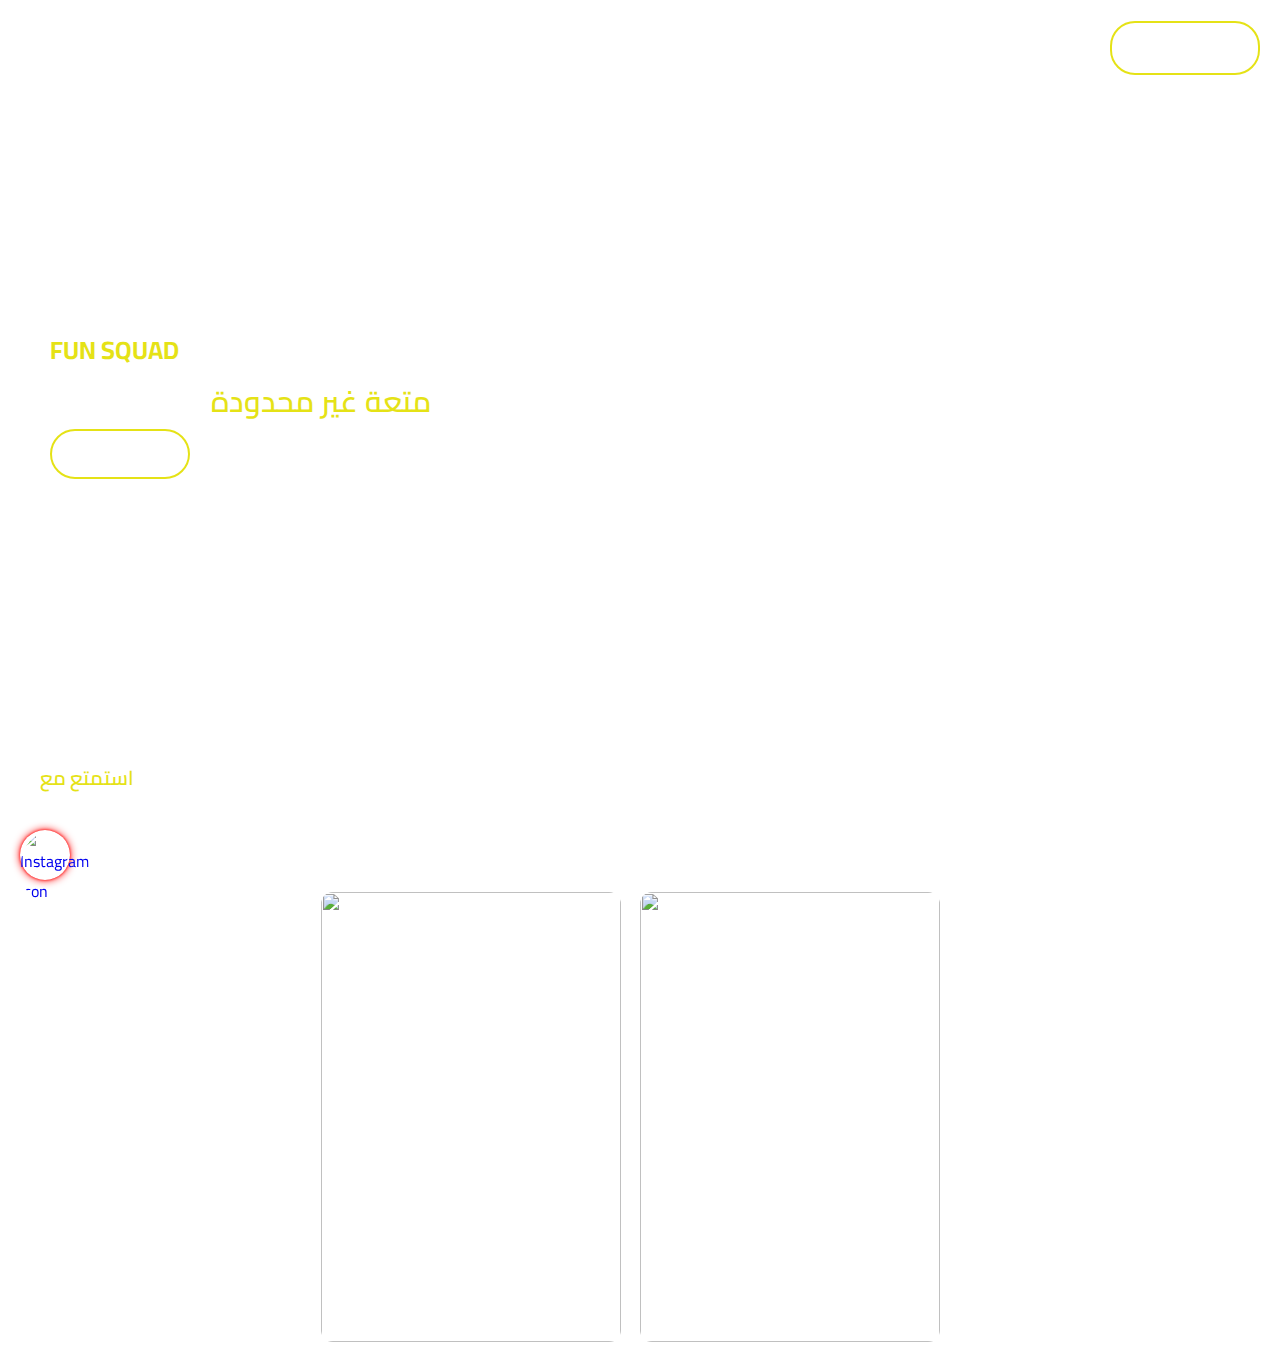
==== index.html @ df04b2b0 "Update and rename funsquad.html to index.html" ====
<!DOCTYPE html>
<html lang="en">

<head>
    <meta charset="UTF-8">
    <meta name="viewport" content="width=device-width, initial-scale=1.0">
    <link rel="preconnect" href="https://fonts.googleapis.com">
    <link rel="preconnect" href="https://fonts.gstatic.com" crossorigin>
    <link href="https://fonts.googleapis.com/css2?family=Cairo&display=swap" rel="stylesheet">
    <link rel="stylesheet" href="funsquad.css">
    <title>funsquad</title>

</head>

<body>
    <section id="content">
        <main id="navbar">
            <div id="nav-lift">
                <a href="#">funsquad</a>
            </div>
            <div id="nav-center">
                <a href="#">الرئيسية</a>
                <a href="#">موقعنا</a>
                <a href="#">اتصل بنا</a>
                <a href="#">من نحن؟</a>
            </div>
            <div id="nav-right">


                <button>أسئلة شائعة</button>
            </div>
        </main>

        <div id="center">
            <h2>FUN SQUAD</h2>
            <h1> <span>متعة غير محدودة </span> من المباريات
            </h1>
            <button>سجل الان</button>
        </div>
    </section>



    <section id="mine-poster">
        <div id="title">
            <div id="title-left">
                <p> استمتع مع</p>
                <h1>FUN SQUAD</h1>
            </div>

        </div>

        <div id="card">

            <div id="poster">
                <img src="img/fun_squad7.jpg">
            </div>

            <div id="datalest">
                <h1>girls</h1>
                <p>مباراة السلة للبنات<br>



                    <br>
                    <a href="https://tally.so/r/3xybZ5" target="self">
                        <button>

                            تسجيل في المباراة القادمة </button>
                    </a>
            </div>
        </div>
        <div id="card">
            <div id="poster">
                <img src="img/fun_squad6.jpg">
            </div>

            <div id="datalest">
                <h1>men</h1>
                <p>مباراة السلة للرجال<br>
                    <br>
                    <a href="https://tally.so/r/3xybZ5" target="self">
                        <button>

                            تسجيل في المباراة القادمة </button>
                    </a>
            </div>
        </div>

        <a href="https://www.instagram.com/funsquad_0/" target="_blank" id="instagram-icon">
            <img src="img/instagram-icon.png" alt="Instagram Icon">
        </a>

    </section>



</body>

</html>
---- funsquad.css ----
* {
    font-family: 'cairo', sans-serif;
    margin: 0;
    padding: 0;
    scroll-behavior: smooth;
}


body {
    overflow-x: hidden;
}

/* هاي اذا بدي اخفي الخط الازرق الي بكون تحت اي كلمة بحطلها رابط  اذا بدي اياها بفعلها جبتها من شات جي بي */

a {
    text-decoration: none;
}

#content {
    padding: 20px;
    width: 100%;
    height: 100%;
    background-image: url(img/fun_squad4.jpg );
    background-repeat: no-repeat;
    background-position: top right;
    background-size: cover;

}

#navbar {
    display: flex;
    justify-content: space-between;
    align-items: center;
}

#navbar #nav-lift {
    margin-left: 20px;
}

#navbar #nav-lift a {
    text-decoration: none;
    color: #fff;
    font-size: 30px;
    font-weight: 700;
}

#navbar #nav-center a {
    margin-left: 20px;
    text-decoration: none;
    color: #fff;
    font-size: 20px;
    transition: 0.4s;
}

#navbar #nav-center a:hover {
    color: #e5e216;
}



#nav-right {
    margin-right: 40px;
    display: flex;
    align-items: center;
    justify-content: center;
}

#nav-right span {
    margin-right: 20px;
    cursor: pointer;
    font-size: 30px;
    color: #fff;
}

#nav-right span:hover {
    color: none;
    transform: translateY(-2px);
    /* تحريك الزر قليلاً لأعلى عند التاشير بالفارة */
}

#nav-right select {
    background: none;
    color: #fff;
    margin-right: 10px;
    font-size: 14px;
    transition: 0.3s;

}

#nav-right select:hover {
    color: #746565;
    transform: translateY(-2px);
    /* تحريك الزر قليلاً لأعلى عند التاشير بالفارة */
}

#nav-right button {
    background: none;
    border: none;
    padding: 12px;
    font-size: 14px;
    width: 150px;
    color: #fff;
    border-radius: 25px;
    border: solid #e5e216 2px;
    font-weight: 700;
    transition: 0.4s;
    cursor: pointer;
}

#nav-right button:hover {
    background-color: #e5e216;
    color: #746565;
    transform: translateY(-3px);
    /* تحريك الزر قليلاً لأعلى عند التاشير بالفارة */
}

#center {
    padding: 250px 30px;
}

#center h2 {
    color: #e5e216;
    font-size: 25px;
    font-weight: 700;
}

#center h1 {
    font-size: 30px;
    color: #fff;
    font-weight: 600;
}

#center h1 span {
    font-size: 30px;
    color: #e5e216;
    font-weight: 600;
}

#center button {
    background: none;
    border: none;
    padding: 10px;
    font-size: 14px;
    width: 140px;
    color: #fff;
    border-radius: 25px;
    border: solid #e5e216 2px;
    font-weight: 700;
    transition: 0.4s;
    cursor: pointer;
}

#center button:hover {
    background-color: #e5e216;
    color: #746565;
    transform: translateY(-2px);
    /* تحريك الزر قليلاً لأعلى عند التاشير بالفارة */
}

#mine-poster {
    width: 100%;
    min-height: 100%;
    display: flex;
    justify-content: center;
    align-items: center;
    flex-wrap: wrap;
    background-image: url(img/fun_squad3.jpg);
    background-position: right top;
    background-repeat: no-repeat;
    background-size: cover;
    padding-bottom: 20px;
}

#title {
    width: 100%;
    height: 100%;
    padding: 10px;
    margin-right: 30px;
    display: flex;
    justify-content: space-between;
    align-items: center;
}

#title-left p {
    font-size: 20px;
    font-weight: 600;
    color: #e5e216;
    margin-left: 30px;
}

#title-left h1 {
    font-size: 35px;
    color: #fff;
    margin-left: 30px;

}

#title-right a {
    text-decoration: none;
    color: #fff;
    margin-left: 10px;
    background-color: #21232b;
    padding: 10px;
    border-radius: 50px;
    border: solid #746565 2px;
    transition: 0.04s;
}

#title-right a:focus {
    border: solid #e5e216;
}


#card {
    margin-right: 19px;
    margin-top: 20px;
    position: relative;
    overflow: hidden;
    width: 300px;
    height: 450px;
}

#poster {
    position: relative;
    top: 0;
    left: 0;
    width: 100%;
    height: 100%;
}

#poster img {
    position: absolute;
    top: 0;
    width: 100%;
    height: 100%;
    transition: 0.4s;
    border-radius: 12px;
}

#datalest {
    position: absolute;
    bottom: -100%;
    left: 0;
    width: 100%;
    height: auto;
    padding: 24px 24px 32px;
    backdrop-filter: blur(16px);
    background-color: #0000009c;
    transition: 0.7s;
}

#card:hover #datalest {
    bottom: 0;
}

#datalest h1 {
    color: #fff;
    font-size: 26px;
    font-weight: 800;
}

#datalest p {
    color: #fff;
}




#datalest button {
    display: flex;
    align-items: center;
    background: none;
    border: none;
    padding: 10px;
    font-size: 14px;
    width: 165px;
    color: #fff;
    border-radius: 25px;
    border: solid #e5e216 2px;
    font-weight: 700;
    transition: 0.4s;
    cursor: pointer;
}

#datalest button:hover {
    color: #000000;
    background-color: #e39904;
}

/* تثبيت الأيقونة في الزاوية اليسرى السفلية */
#instagram-icon {
    position: fixed;
    bottom: 20px;
    /* المسافة من الأسفل */
    left: 20px;
    /* المسافة من اليسار */
    width: 50px;
    /* حجم الأيقونة */
    height: 50px;
    z-index: 1000;
    /* لضمان ظهورها فوق المحتوى */
    cursor: pointer;
    border-radius: 50%;
    /* لجعل الأيقونة دائرية */
    animation: glow 2s infinite;
    /* تأثير اللمعان */
    box-shadow: 0 0 5px #ff0000, 0 0 10px #ff0000;
    /* إضافة الظل المحيط بالأيقونة */
}

/* تثبيت الأيقونة في الزاوية اليسرى السفلية */
#instagram-icon {
    position: fixed;
    bottom: 20px;
    /* المسافة من الأسفل */
    left: 20px;
    /* المسافة من اليسار */
    width: 50px;
    /* حجم الأيقونة */
    height: 50px;
    z-index: 1000;
    /* لضمان ظهورها فوق المحتوى */
    cursor: pointer;
    border-radius: 50%;
    /* لجعل الأيقونة دائرية */
    animation: glow 2s infinite;
    /* تأثير اللمعان */
    box-shadow: 0 0 3px #ff0000, 0 0 8px #ff0000;
    /* تقليل حجم الدائرة المحيطة */
}

/* تحديد حجم الأيقونة الداخلي */
#instagram-icon img {
    width: 100%;
    /* حجم الأيقونة الداخلي يبقى كما هو 100% */
    height: 100%;
    /* حجم الأيقونة الداخلي يبقى كما هو 100% */
    border-radius: 50%;
    /* إذا كانت الصورة تحتاج لأن تكون دائرية أيضًا */
}

/* تأثير اللمعان */
@keyframes glow {
    0% {
        box-shadow: 0 0 3px #ff0000, 0 0 8px #ff0000;
        /* تقليل حجم الدائرة المحيطة */
    }

    50% {
        box-shadow: 0 0 8px #ff6600, 0 0 16px #ff6600;
        /* تقليل حجم التوهج */
    }

    100% {
        box-shadow: 0 0 3px #ff0000, 0 0 8px #ff0000;
        /* تقليل حجم الدائرة المحيطة */
    }
}
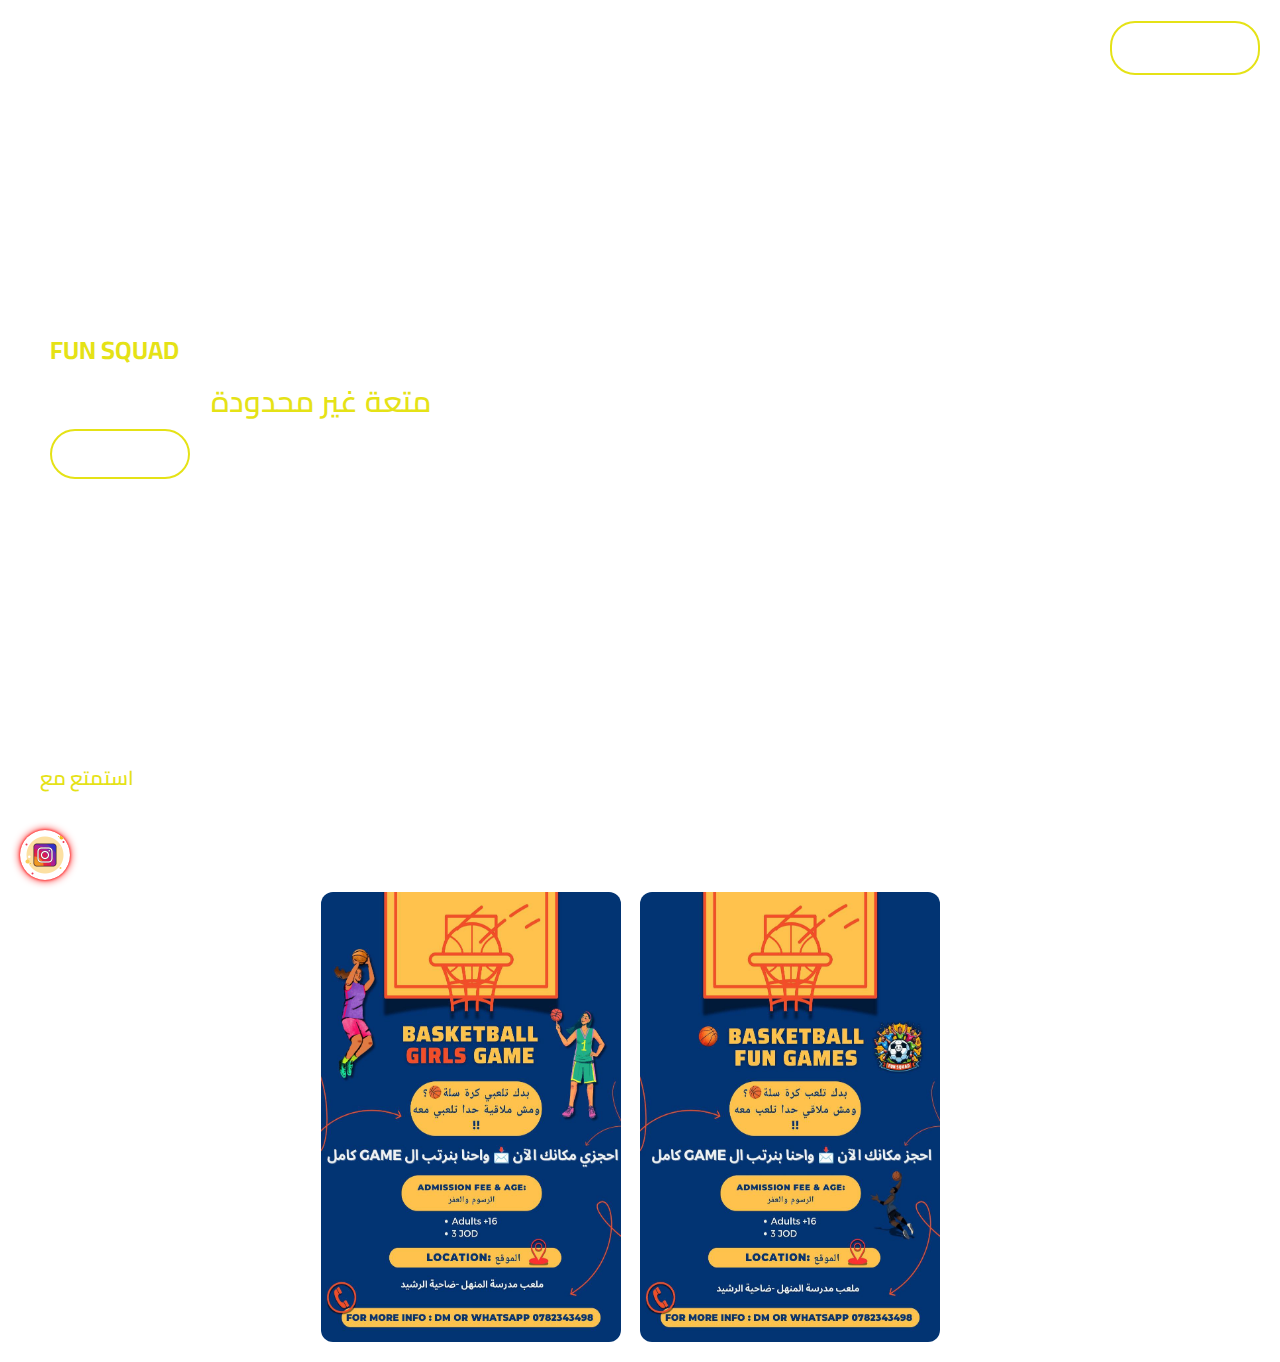
==== commit c6fe1ade: "Update index.html" ====
--- a/index.html
+++ b/index.html
@@ -53,7 +53,7 @@
         <div id="card">
 
             <div id="poster">
-                <img src="img/fun_squad7.jpg">
+                <img src="fun_squad7.jpg">
             </div>
 
             <div id="datalest">
@@ -72,7 +72,7 @@
         </div>
         <div id="card">
             <div id="poster">
-                <img src="img/fun_squad6.jpg">
+                <img src="fun_squad6.jpg">
             </div>
 
             <div id="datalest">
@@ -88,7 +88,7 @@
         </div>
 
         <a href="https://www.instagram.com/funsquad_0/" target="_blank" id="instagram-icon">
-            <img src="img/instagram-icon.png" alt="Instagram Icon">
+            <img src="instagram-icon.png" alt="Instagram Icon">
         </a>
 
     </section>
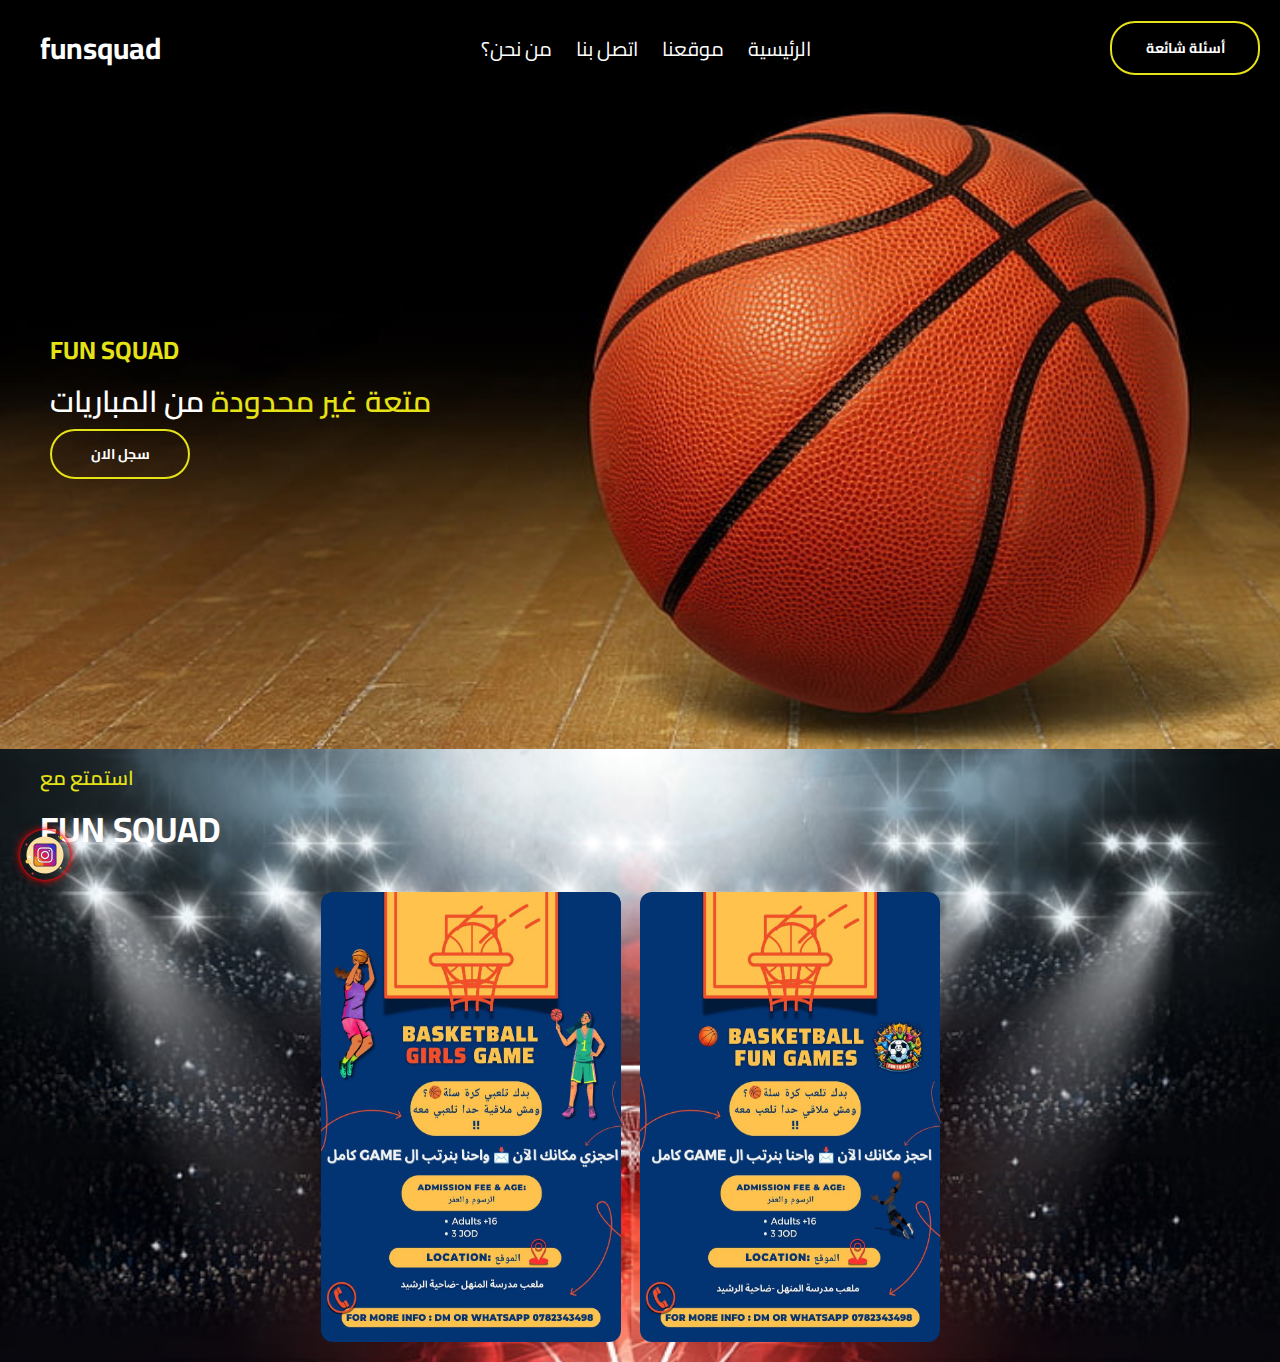
==== commit 4f91b7ab: "Update index.html" ====
--- a/index.html
+++ b/index.html
@@ -30,6 +30,7 @@
                 <button>أسئلة شائعة</button>
             </div>
         </main>
+
 
         <div id="center">
             <h2>FUN SQUAD</h2>
@@ -95,6 +96,9 @@
 
 
 
+
+
+
 </body>
 
 </html>
--- a/funsquad.css
+++ b/funsquad.css
@@ -20,7 +20,7 @@
     padding: 20px;
     width: 100%;
     height: 100%;
-    background-image: url(img/fun_squad4.jpg );
+    background-image: url('fun_squad4.jpg' );
     background-repeat: no-repeat;
     background-position: top right;
     background-size: cover;
@@ -164,7 +164,7 @@
     justify-content: center;
     align-items: center;
     flex-wrap: wrap;
-    background-image: url(img/fun_squad3.jpg);
+    background-image: url('fun_squad3.jpg');
     background-position: right top;
     background-repeat: no-repeat;
     background-size: cover;
@@ -355,4 +355,4 @@
         box-shadow: 0 0 3px #ff0000, 0 0 8px #ff0000;
         /* تقليل حجم الدائرة المحيطة */
     }
-}+}
